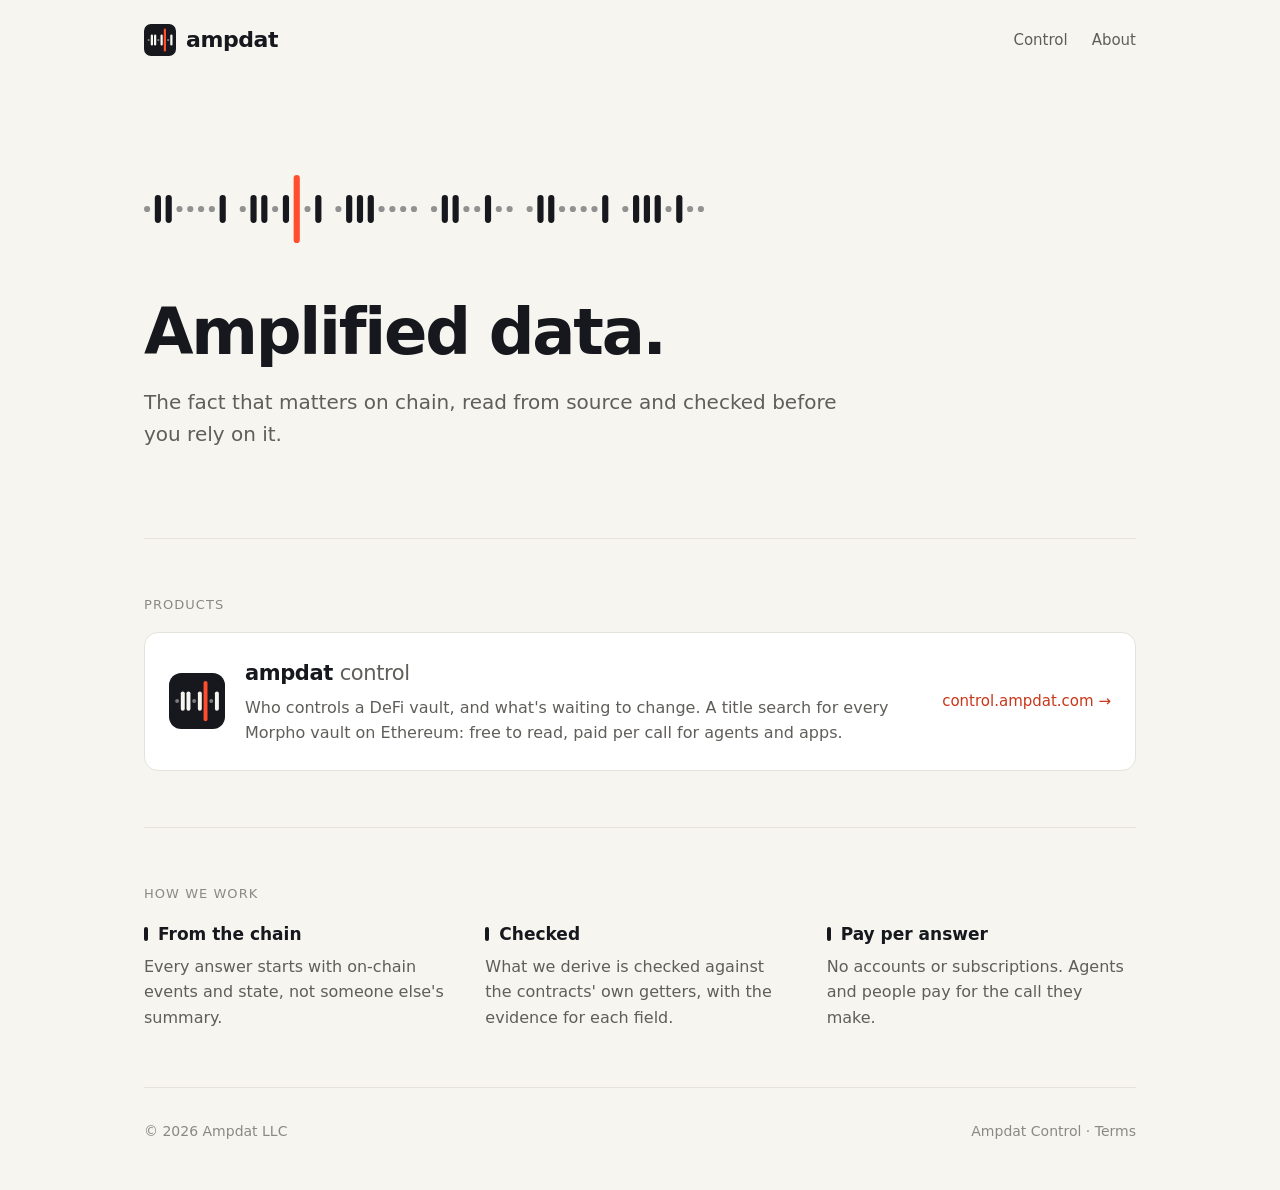
==== index.html @ 7732d68b "Publish site/www from ampdat/byte-and-tell@faf39eb" ====
<!doctype html>
<html lang="en">
<head>
<meta charset="utf-8">
<meta name="viewport" content="width=device-width, initial-scale=1">
<title>Ampdat</title>
<meta name="description" content="Ampdat builds data products that pull the one fact that matters out of everything on chain.">
<link rel="icon" type="image/svg+xml" href="icon-small.svg">
<link rel="icon" type="image/png" sizes="32x32" href="favicon-32.png">
<link rel="apple-touch-icon" href="apple-touch-icon.png">
<meta name="theme-color" content="#16181d">
<meta property="og:title" content="Ampdat">
<meta property="og:description" content="Amplified data: the one bit that matters, out of everything on chain.">
<meta property="og:image" content="https://www.ampdat.com/og-ampdat.png">
<meta name="twitter:card" content="summary_large_image">
<style>
:root { --bg:#f6f5f0; --card:#ffffff; --fg:#16181d; --muted:#5f5e5a; --faint:#8a8983; --line:#e4e2da;
  --signal:#ff4d2e; --signal-text:#c8371a; }
@media (prefers-color-scheme: dark) { :root { --bg:#16181d; --card:#1f2127; --fg:#eceae4; --muted:#b4b2a9;
  --faint:#888780; --line:#2c2e35; --signal-text:#ff6b4f; } }
* { box-sizing:border-box; }
body { margin:0; background:var(--bg); color:var(--fg); font:17px/1.6 Inter,system-ui,-apple-system,"Segoe UI",sans-serif; }
a { color:inherit; }
.wrap { max-width:1040px; margin:0 auto; padding:0 24px; }
header { display:flex; align-items:center; justify-content:space-between; padding:22px 0; }
.brand { display:flex; align-items:center; gap:10px; text-decoration:none; font-size:22px; font-weight:600; letter-spacing:-0.02em; }
.brand img { width:32px; height:32px; display:block; }
nav a { margin-left:24px; font-size:15px; color:var(--muted); text-decoration:none; }
nav a:hover { color:var(--fg); }
.hero { padding:96px 0 88px; }
.hero picture img { width:min(560px, 100%); height:auto; display:block; margin-bottom:56px; }
h1 { font-size:clamp(40px, 6vw, 64px); line-height:1.05; letter-spacing:-0.035em; font-weight:600; margin:0 0 20px; max-width:14ch; }
.lede { font-size:20px; color:var(--muted); max-width:36em; margin:0; }
h2 { font-size:13px; font-weight:500; letter-spacing:0.08em; text-transform:uppercase; color:var(--faint); margin:0 0 16px; }
section { padding:56px 0; border-top:1px solid var(--line); }
.product { display:grid; grid-template-columns:auto 1fr auto; gap:20px; align-items:center; background:var(--card);
  border:1px solid var(--line); border-radius:14px; padding:24px; text-decoration:none; transition:border-color .15s; }
.product:hover { border-color:var(--fg); }
.product img { width:56px; height:56px; display:block; }
.product h3 { margin:0 0 4px; font-size:21px; font-weight:600; letter-spacing:-0.02em; }
.product h3 span { font-weight:400; color:var(--muted); }
.product p { margin:0; color:var(--muted); font-size:16px; }
.product .go { font-size:15px; color:var(--signal-text); white-space:nowrap; }
.cols { display:grid; grid-template-columns:repeat(auto-fit, minmax(240px, 1fr)); gap:32px; }
.cols h3 { font-size:17px; font-weight:600; margin:0 0 6px; }
.cols p { margin:0; color:var(--muted); font-size:16px; }
.bit { display:inline-block; width:4px; height:14px; border-radius:2px; background:var(--fg); margin-right:10px; vertical-align:-1px; }
footer { padding:32px 0 48px; border-top:1px solid var(--line); font-size:14px; color:var(--faint); display:flex; justify-content:space-between; flex-wrap:wrap; gap:12px; }
footer a { text-decoration:none; } footer a:hover { color:var(--fg); }
@media (max-width:640px) {
  .hero { padding:56px 0; } .hero picture img { margin-bottom:36px; }
  .product { grid-template-columns:auto 1fr; align-items:start; } .product .go { grid-column:2; }
  nav a { margin-left:16px; }
}
</style>
</head>
<body>
<div class="wrap">
<header>
  <a class="brand" href="/"><img src="icon.svg" alt="">ampdat</a>
  <nav><a href="https://control.ampdat.com">Control</a><a href="#about">About</a></nav>
</header>

<div class="hero">
  <picture>
    <source srcset="signal-on-dark.svg" media="(prefers-color-scheme: dark)">
    <img src="signal-on-light.svg" alt="The word ampdat in binary, drawn as a signal with one bit amplified">
  </picture>
  <h1>Amplified data.</h1>
  <p class="lede">The fact that matters on chain, read from source and checked before you rely on it.</p>
</div>

<section>
  <h2>Products</h2>
  <a class="product" href="https://control.ampdat.com">
    <img src="icon.svg" alt="">
    <div>
      <h3>ampdat <span>control</span></h3>
      <p>Who controls a DeFi vault, and what's waiting to change. A title search for every Morpho vault on Ethereum: free to read, paid per call for agents and apps.</p>
    </div>
    <span class="go">control.ampdat.com →</span>
  </a>
</section>

<section id="about">
  <h2>How we work</h2>
  <div class="cols">
    <div><h3><span class="bit"></span>From the chain</h3><p>Every answer starts with on-chain events and state, not someone else's summary.</p></div>
    <div><h3><span class="bit"></span>Checked</h3><p>What we derive is checked against the contracts' own getters, with the evidence for each field.</p></div>
    <div><h3><span class="bit"></span>Pay per answer</h3><p>No accounts or subscriptions. Agents and people pay for the call they make.</p></div>
  </div>
</section>

<footer>
  <span>© 2026 Ampdat LLC</span>
  <span><a href="https://control.ampdat.com">Ampdat Control</a> · <a href="https://control.ampdat.com/terms">Terms</a></span>
</footer>
</div>
<!-- Cloudflare Web Analytics: cookieless, no consent banner needed -->
<script defer src="https://static.cloudflareinsights.com/beacon.min.js" data-cf-beacon='{"token": "77011455a3bb4073b446c1e287e18f59"}'></script>
</body>
</html>
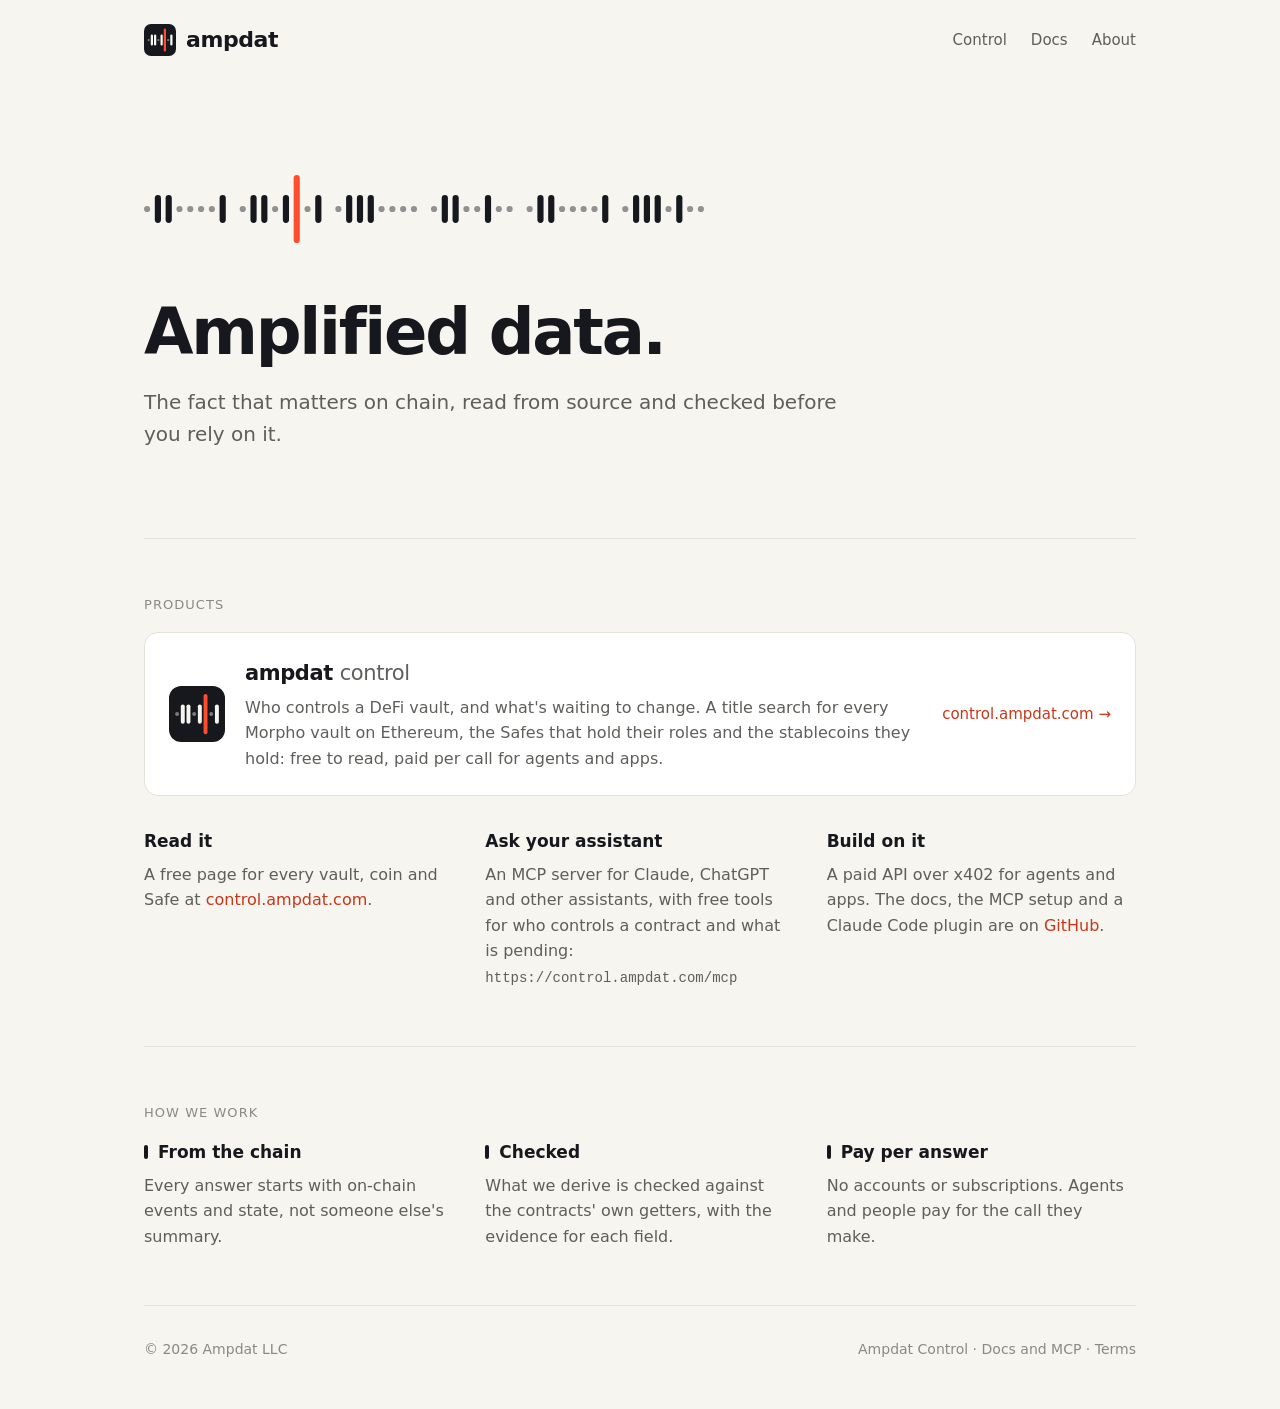
==== commit 394c99c9: "Publish site/www from ampdat/byte-and-tell@2a47362" ====
--- a/index.html
+++ b/index.html
@@ -41,6 +41,11 @@
 .product h3 span { font-weight:400; color:var(--muted); }
 .product p { margin:0; color:var(--muted); font-size:16px; }
 .product .go { font-size:15px; color:var(--signal-text); white-space:nowrap; }
+.ways { display:grid; grid-template-columns:repeat(auto-fit, minmax(240px, 1fr)); gap:32px; margin-top:32px; }
+.ways h3 { font-size:17px; font-weight:600; margin:0 0 6px; }
+.ways p { margin:0; color:var(--muted); font-size:16px; }
+.ways a { color:var(--signal-text); text-decoration:none; } .ways a:hover { text-decoration:underline; }
+.ways code { font-family:ui-monospace,SFMono-Regular,Menlo,monospace; font-size:14px; overflow-wrap:anywhere; }
 .cols { display:grid; grid-template-columns:repeat(auto-fit, minmax(240px, 1fr)); gap:32px; }
 .cols h3 { font-size:17px; font-weight:600; margin:0 0 6px; }
 .cols p { margin:0; color:var(--muted); font-size:16px; }
@@ -58,7 +63,7 @@
 <div class="wrap">
 <header>
   <a class="brand" href="/"><img src="icon.svg" alt="">ampdat</a>
-  <nav><a href="https://control.ampdat.com">Control</a><a href="#about">About</a></nav>
+  <nav><a href="https://control.ampdat.com">Control</a><a href="https://github.com/ampdat/control">Docs</a><a href="#about">About</a></nav>
 </header>
 
 <div class="hero">
@@ -76,10 +81,15 @@
     <img src="icon.svg" alt="">
     <div>
       <h3>ampdat <span>control</span></h3>
-      <p>Who controls a DeFi vault, and what's waiting to change. A title search for every Morpho vault on Ethereum: free to read, paid per call for agents and apps.</p>
+      <p>Who controls a DeFi vault, and what's waiting to change. A title search for every Morpho vault on Ethereum, the Safes that hold their roles and the stablecoins they hold: free to read, paid per call for agents and apps.</p>
     </div>
     <span class="go">control.ampdat.com →</span>
   </a>
+  <div class="ways">
+    <div><h3>Read it</h3><p>A free page for every vault, coin and Safe at <a href="https://control.ampdat.com">control.ampdat.com</a>.</p></div>
+    <div><h3>Ask your assistant</h3><p>An MCP server for Claude, ChatGPT and other assistants, with free tools for who controls a contract and what is pending: <code>https://control.ampdat.com/mcp</code></p></div>
+    <div><h3>Build on it</h3><p>A paid API over x402 for agents and apps. The docs, the MCP setup and a Claude Code plugin are on <a href="https://github.com/ampdat/control">GitHub</a>.</p></div>
+  </div>
 </section>
 
 <section id="about">
@@ -93,7 +103,7 @@
 
 <footer>
   <span>© 2026 Ampdat LLC</span>
-  <span><a href="https://control.ampdat.com">Ampdat Control</a> · <a href="https://control.ampdat.com/terms">Terms</a></span>
+  <span><a href="https://control.ampdat.com">Ampdat Control</a> · <a href="https://github.com/ampdat/control">Docs and MCP</a> · <a href="https://control.ampdat.com/terms">Terms</a></span>
 </footer>
 </div>
 <!-- Cloudflare Web Analytics: cookieless, no consent banner needed -->
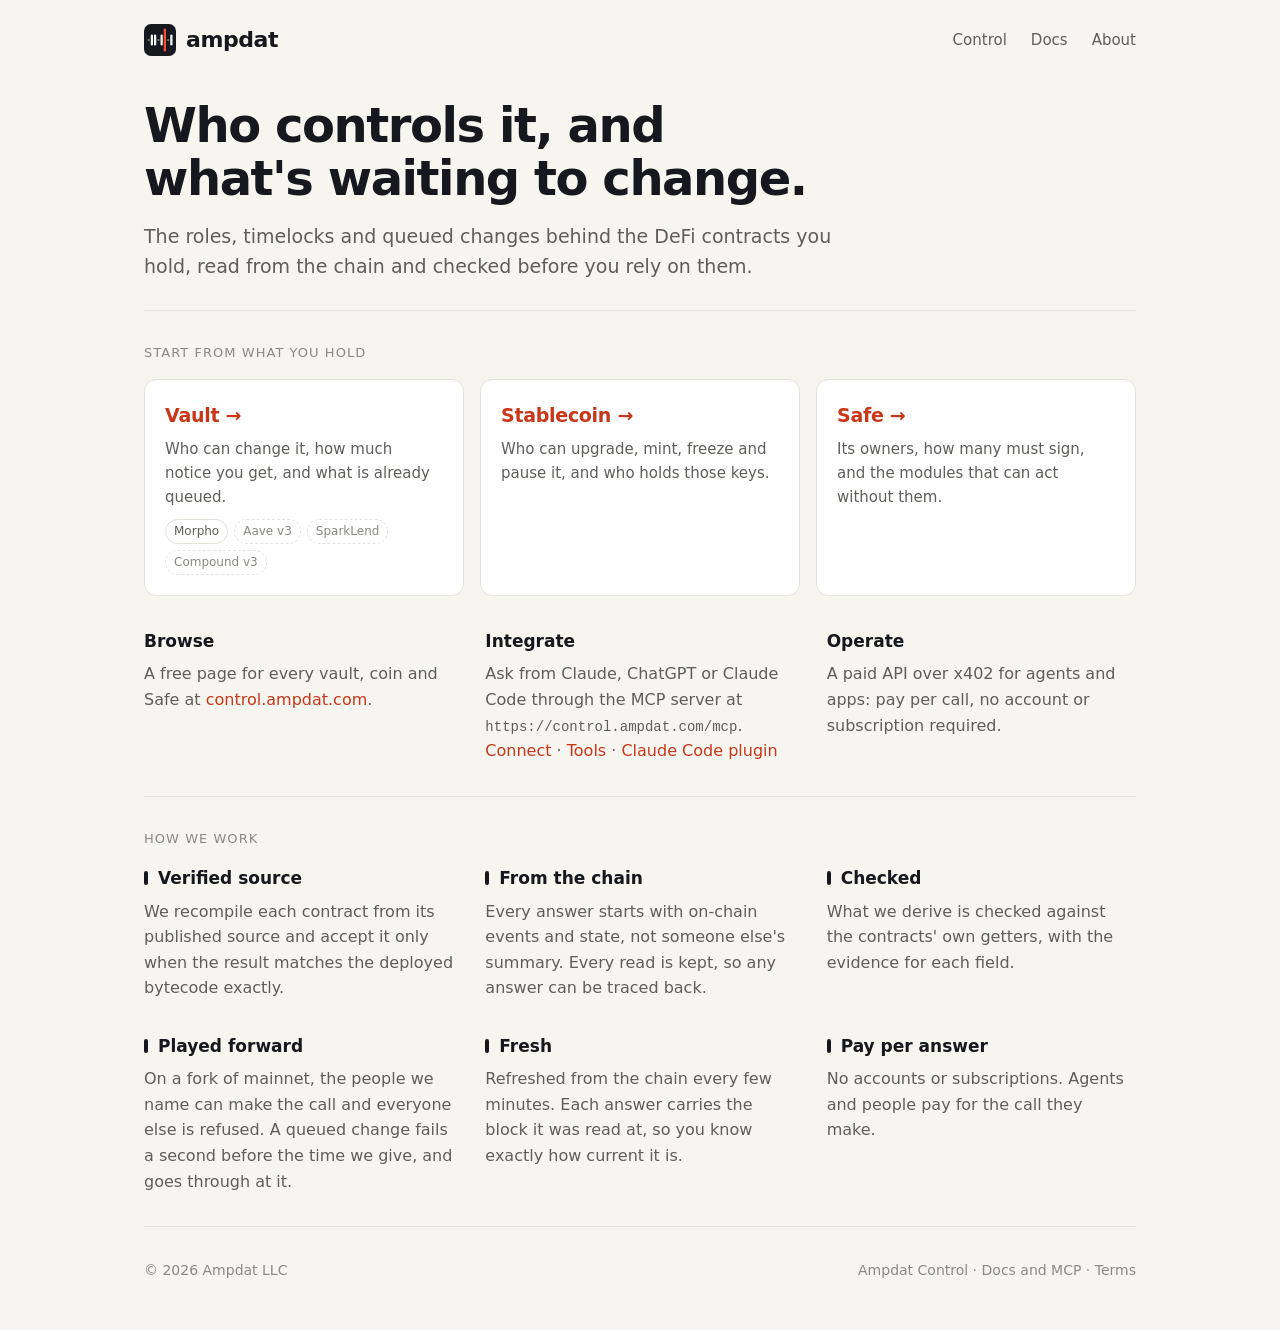
==== commit ec6c55ce: "Publish site/www from ampdat/byte-and-tell@226b285" ====
--- a/index.html
+++ b/index.html
@@ -27,20 +27,19 @@
 .brand img { width:32px; height:32px; display:block; }
 nav a { margin-left:24px; font-size:15px; color:var(--muted); text-decoration:none; }
 nav a:hover { color:var(--fg); }
-.hero { padding:96px 0 88px; }
-.hero picture img { width:min(560px, 100%); height:auto; display:block; margin-bottom:56px; }
-h1 { font-size:clamp(40px, 6vw, 64px); line-height:1.05; letter-spacing:-0.035em; font-weight:600; margin:0 0 20px; max-width:14ch; }
-.lede { font-size:20px; color:var(--muted); max-width:36em; margin:0; }
+.hero { padding:20px 0 28px; }
+h1 { font-size:clamp(32px, 4.6vw, 48px); line-height:1.1; letter-spacing:-0.03em; font-weight:600; margin:0 0 16px; max-width:20ch; }
+.lede { font-size:19px; color:var(--muted); max-width:38em; margin:0; }
 h2 { font-size:13px; font-weight:500; letter-spacing:0.08em; text-transform:uppercase; color:var(--faint); margin:0 0 16px; }
-section { padding:56px 0; border-top:1px solid var(--line); }
-.product { display:grid; grid-template-columns:auto 1fr auto; gap:20px; align-items:center; background:var(--card);
-  border:1px solid var(--line); border-radius:14px; padding:24px; text-decoration:none; transition:border-color .15s; }
-.product:hover { border-color:var(--fg); }
-.product img { width:56px; height:56px; display:block; }
-.product h3 { margin:0 0 4px; font-size:21px; font-weight:600; letter-spacing:-0.02em; }
-.product h3 span { font-weight:400; color:var(--muted); }
-.product p { margin:0; color:var(--muted); font-size:16px; }
-.product .go { font-size:15px; color:var(--signal-text); white-space:nowrap; }
+section { padding:32px 0; border-top:1px solid var(--line); }
+.starts { display:grid; grid-template-columns:repeat(3, 1fr); gap:16px; }
+.start { display:flex; flex-direction:column; gap:6px; background:var(--card); border:1px solid var(--line); border-radius:12px; padding:20px; }
+.start h3 { margin:0; font-size:19px; font-weight:600; letter-spacing:-0.015em; }
+.start h3 a { color:var(--signal-text); text-decoration:none; } .start h3 a:hover { text-decoration:underline; }
+.start p { margin:0; color:var(--muted); font-size:15px; flex:1; }
+.chips { display:flex; flex-wrap:wrap; gap:6px; margin-top:4px; }
+.chip { font-size:12px; padding:2px 8px; border-radius:99px; border:1px solid var(--line); color:var(--muted); }
+.chip.soon { border-style:dashed; color:var(--faint); }
 .ways { display:grid; grid-template-columns:repeat(auto-fit, minmax(240px, 1fr)); gap:32px; margin-top:32px; }
 .ways h3 { font-size:17px; font-weight:600; margin:0 0 6px; }
 .ways p { margin:0; color:var(--muted); font-size:16px; }
@@ -53,8 +52,7 @@
 footer { padding:32px 0 48px; border-top:1px solid var(--line); font-size:14px; color:var(--faint); display:flex; justify-content:space-between; flex-wrap:wrap; gap:12px; }
 footer a { text-decoration:none; } footer a:hover { color:var(--fg); }
 @media (max-width:640px) {
-  .hero { padding:56px 0; } .hero picture img { margin-bottom:36px; }
-  .product { grid-template-columns:auto 1fr; align-items:start; } .product .go { grid-column:2; }
+  .hero { padding:12px 0 24px; } .starts { grid-template-columns:1fr; }
   nav a { margin-left:16px; }
 }
 </style>
@@ -67,36 +65,42 @@
 </header>
 
 <div class="hero">
-  <picture>
-    <source srcset="signal-on-dark.svg" media="(prefers-color-scheme: dark)">
-    <img src="signal-on-light.svg" alt="The word ampdat in binary, drawn as a signal with one bit amplified">
-  </picture>
-  <h1>Amplified data.</h1>
-  <p class="lede">The fact that matters on chain, read from source and checked before you rely on it.</p>
+  <h1>Who controls it, and what's waiting to change.</h1>
+  <p class="lede">The roles, timelocks and queued changes behind the DeFi contracts you hold, read from the chain and checked before you rely on them.</p>
 </div>
 
 <section>
-  <h2>Products</h2>
-  <a class="product" href="https://control.ampdat.com">
-    <img src="icon.svg" alt="">
-    <div>
-      <h3>ampdat <span>control</span></h3>
-      <p>Who controls a DeFi vault, and what's waiting to change. A title search for every Morpho vault on Ethereum, the Safes that hold their roles and the stablecoins they hold: free to read, paid per call for agents and apps.</p>
+  <h2>Start from what you hold</h2>
+  <div class="starts">
+    <div class="start">
+      <h3><a href="https://control.ampdat.com/vaults">Vault →</a></h3>
+      <p>Who can change it, how much notice you get, and what is already queued.</p>
+      <div class="chips"><span class="chip">Morpho</span><span class="chip soon" title="Paper-tested, next to build">Aave v3</span><span class="chip soon" title="Paper-tested, next to build">SparkLend</span><span class="chip soon" title="Paper-tested, next to build">Compound v3</span></div>
     </div>
-    <span class="go">control.ampdat.com →</span>
-  </a>
+    <div class="start">
+      <h3><a href="https://control.ampdat.com/vaults#coins">Stablecoin →</a></h3>
+      <p>Who can upgrade, mint, freeze and pause it, and who holds those keys.</p>
+    </div>
+    <div class="start">
+      <h3><a href="https://control.ampdat.com/vaults#safes">Safe →</a></h3>
+      <p>Its owners, how many must sign, and the modules that can act without them.</p>
+    </div>
+  </div>
   <div class="ways">
-    <div><h3>Read it</h3><p>A free page for every vault, coin and Safe at <a href="https://control.ampdat.com">control.ampdat.com</a>.</p></div>
-    <div><h3>Ask your assistant</h3><p>An MCP server for Claude, ChatGPT and other assistants, with free tools for who controls a contract and what is pending: <code>https://control.ampdat.com/mcp</code></p></div>
-    <div><h3>Build on it</h3><p>A paid API over x402 for agents and apps. The docs, the MCP setup and a Claude Code plugin are on <a href="https://github.com/ampdat/control">GitHub</a>.</p></div>
+    <div><h3>Browse</h3><p>A free page for every vault, coin and Safe at <a href="https://control.ampdat.com">control.ampdat.com</a>.</p></div>
+    <div><h3>Integrate</h3><p>Ask from Claude, ChatGPT or Claude Code through the MCP server at <code>https://control.ampdat.com/mcp</code>. <a href="https://github.com/ampdat/control#connect">Connect</a> · <a href="https://github.com/ampdat/control/blob/main/docs/tools.md">Tools</a> · <a href="https://github.com/ampdat/control#the-skill">Claude Code plugin</a></p></div>
+    <div><h3>Operate</h3><p>A paid API over x402 for agents and apps: pay per call, no account or subscription required.</p></div>
   </div>
 </section>
 
 <section id="about">
   <h2>How we work</h2>
   <div class="cols">
-    <div><h3><span class="bit"></span>From the chain</h3><p>Every answer starts with on-chain events and state, not someone else's summary.</p></div>
+    <div><h3><span class="bit"></span>Verified source</h3><p>We recompile each contract from its published source and accept it only when the result matches the deployed bytecode exactly.</p></div>
+    <div><h3><span class="bit"></span>From the chain</h3><p>Every answer starts with on-chain events and state, not someone else's summary. Every read is kept, so any answer can be traced back.</p></div>
     <div><h3><span class="bit"></span>Checked</h3><p>What we derive is checked against the contracts' own getters, with the evidence for each field.</p></div>
+    <div><h3><span class="bit"></span>Played forward</h3><p>On a fork of mainnet, the people we name can make the call and everyone else is refused. A queued change fails a second before the time we give, and goes through at it.</p></div>
+    <div><h3><span class="bit"></span>Fresh</h3><p>Refreshed from the chain every few minutes. Each answer carries the block it was read at, so you know exactly how current it is.</p></div>
     <div><h3><span class="bit"></span>Pay per answer</h3><p>No accounts or subscriptions. Agents and people pay for the call they make.</p></div>
   </div>
 </section>
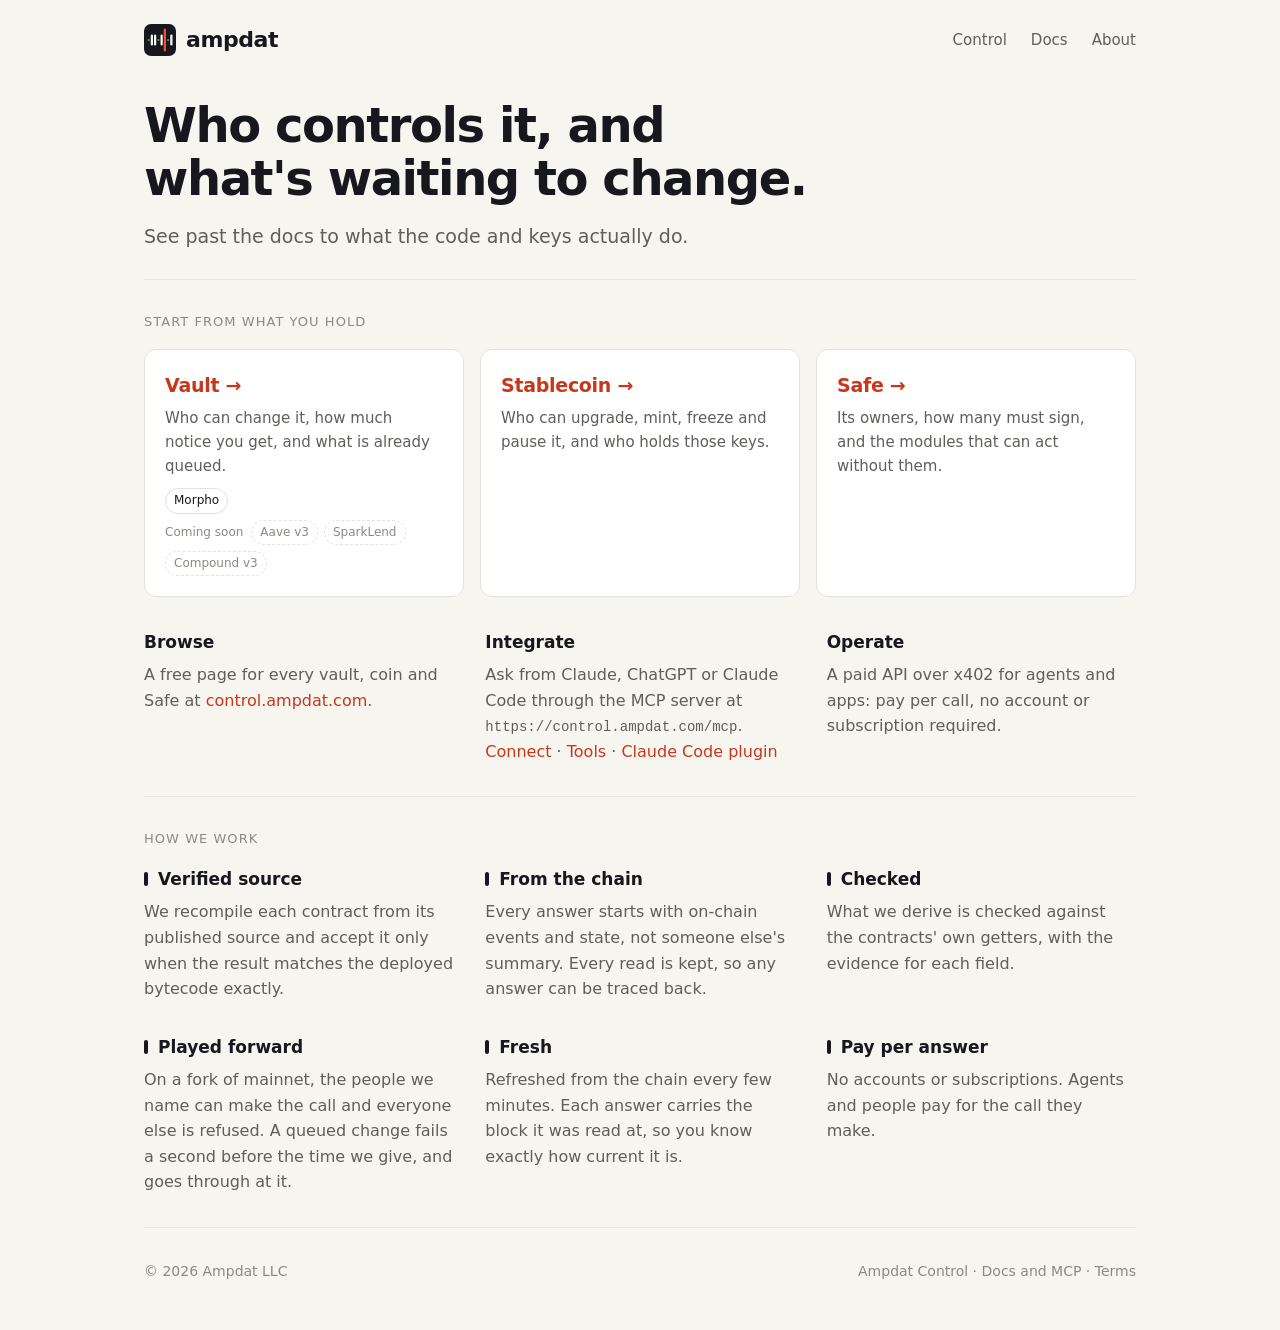
==== commit 9ec599a0: "Publish site/www from ampdat/byte-and-tell@dfcad34" ====
--- a/index.html
+++ b/index.html
@@ -4,13 +4,13 @@
 <meta charset="utf-8">
 <meta name="viewport" content="width=device-width, initial-scale=1">
 <title>Ampdat</title>
-<meta name="description" content="Ampdat builds data products that pull the one fact that matters out of everything on chain.">
+<meta name="description" content="See past the docs to what the code and keys actually do. Who controls the DeFi contracts you hold, and what is waiting to change, read from the chain and checked.">
 <link rel="icon" type="image/svg+xml" href="icon-small.svg">
 <link rel="icon" type="image/png" sizes="32x32" href="favicon-32.png">
 <link rel="apple-touch-icon" href="apple-touch-icon.png">
 <meta name="theme-color" content="#16181d">
 <meta property="og:title" content="Ampdat">
-<meta property="og:description" content="Amplified data: the one bit that matters, out of everything on chain.">
+<meta property="og:description" content="See past the docs to what the code and keys actually do.">
 <meta property="og:image" content="https://www.ampdat.com/og-ampdat.png">
 <meta name="twitter:card" content="summary_large_image">
 <style>
@@ -39,7 +39,10 @@
 .start p { margin:0; color:var(--muted); font-size:15px; flex:1; }
 .chips { display:flex; flex-wrap:wrap; gap:6px; margin-top:4px; }
 .chip { font-size:12px; padding:2px 8px; border-radius:99px; border:1px solid var(--line); color:var(--muted); }
+a.chip { color:var(--fg); text-decoration:none; } a.chip:hover { border-color:var(--fg); }
 .chip.soon { border-style:dashed; color:var(--faint); }
+.soonrow { display:flex; flex-wrap:wrap; align-items:center; gap:6px; flex-basis:100%; }
+.soonlabel { font-size:12px; color:var(--faint); margin-right:2px; }
 .ways { display:grid; grid-template-columns:repeat(auto-fit, minmax(240px, 1fr)); gap:32px; margin-top:32px; }
 .ways h3 { font-size:17px; font-weight:600; margin:0 0 6px; }
 .ways p { margin:0; color:var(--muted); font-size:16px; }
@@ -66,7 +69,7 @@
 
 <div class="hero">
   <h1>Who controls it, and what's waiting to change.</h1>
-  <p class="lede">The roles, timelocks and queued changes behind the DeFi contracts you hold, read from the chain and checked before you rely on them.</p>
+  <p class="lede">See past the docs to what the code and keys actually do.</p>
 </div>
 
 <section>
@@ -75,7 +78,7 @@
     <div class="start">
       <h3><a href="https://control.ampdat.com/vaults">Vault →</a></h3>
       <p>Who can change it, how much notice you get, and what is already queued.</p>
-      <div class="chips"><span class="chip">Morpho</span><span class="chip soon" title="Paper-tested, next to build">Aave v3</span><span class="chip soon" title="Paper-tested, next to build">SparkLend</span><span class="chip soon" title="Paper-tested, next to build">Compound v3</span></div>
+      <div class="chips"><a class="chip" href="https://control.ampdat.com/vaults">Morpho</a><span class="soonrow"><span class="soonlabel">Coming soon</span><span class="chip soon">Aave v3</span><span class="chip soon">SparkLend</span><span class="chip soon">Compound v3</span></span></div>
     </div>
     <div class="start">
       <h3><a href="https://control.ampdat.com/vaults#coins">Stablecoin →</a></h3>
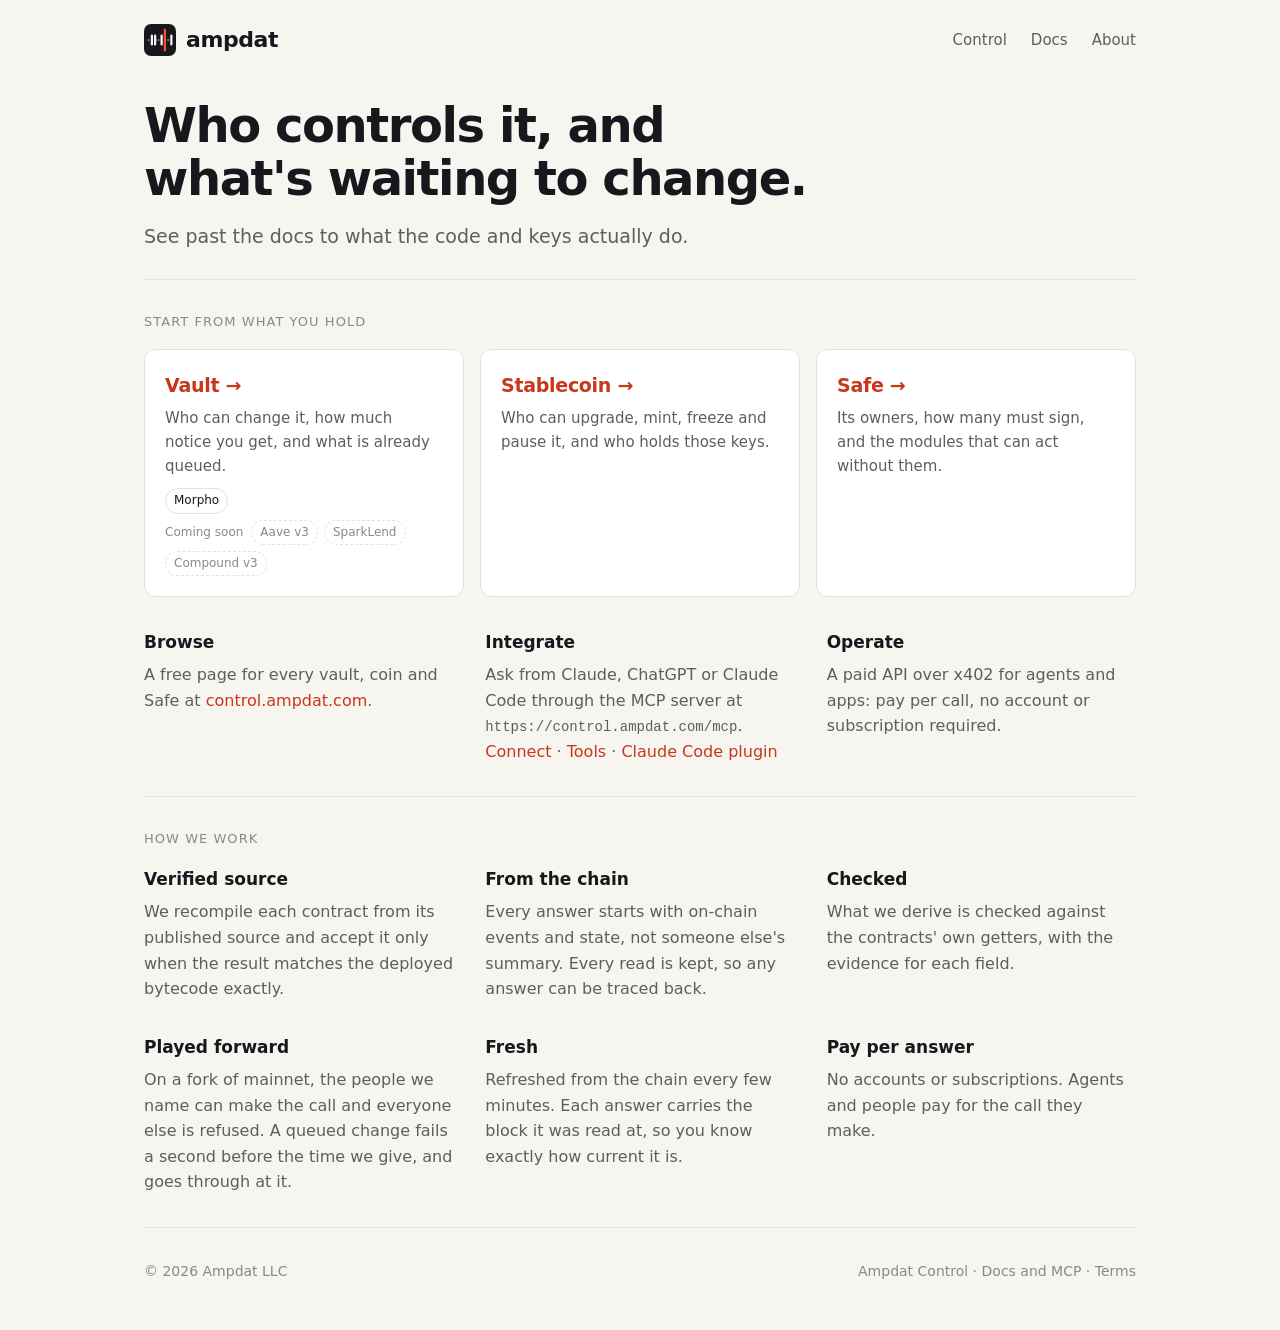
==== commit 43d4fa57: "Publish site/www from ampdat/byte-and-tell@1655447" ====
--- a/index.html
+++ b/index.html
@@ -28,7 +28,7 @@
 nav a { margin-left:24px; font-size:15px; color:var(--muted); text-decoration:none; }
 nav a:hover { color:var(--fg); }
 .hero { padding:20px 0 28px; }
-h1 { font-size:clamp(32px, 4.6vw, 48px); line-height:1.1; letter-spacing:-0.03em; font-weight:600; margin:0 0 16px; max-width:20ch; }
+h1 { font-size:clamp(30px, 4.4vw, 48px); line-height:1.1; letter-spacing:-0.03em; font-weight:600; margin:0 0 16px; text-wrap:balance; }
 .lede { font-size:19px; color:var(--muted); max-width:38em; margin:0; }
 h2 { font-size:13px; font-weight:500; letter-spacing:0.08em; text-transform:uppercase; color:var(--faint); margin:0 0 16px; }
 section { padding:32px 0; border-top:1px solid var(--line); }
@@ -51,7 +51,6 @@
 .cols { display:grid; grid-template-columns:repeat(auto-fit, minmax(240px, 1fr)); gap:32px; }
 .cols h3 { font-size:17px; font-weight:600; margin:0 0 6px; }
 .cols p { margin:0; color:var(--muted); font-size:16px; }
-.bit { display:inline-block; width:4px; height:14px; border-radius:2px; background:var(--fg); margin-right:10px; vertical-align:-1px; }
 footer { padding:32px 0 48px; border-top:1px solid var(--line); font-size:14px; color:var(--faint); display:flex; justify-content:space-between; flex-wrap:wrap; gap:12px; }
 footer a { text-decoration:none; } footer a:hover { color:var(--fg); }
 @media (max-width:640px) {
@@ -99,12 +98,12 @@
 <section id="about">
   <h2>How we work</h2>
   <div class="cols">
-    <div><h3><span class="bit"></span>Verified source</h3><p>We recompile each contract from its published source and accept it only when the result matches the deployed bytecode exactly.</p></div>
-    <div><h3><span class="bit"></span>From the chain</h3><p>Every answer starts with on-chain events and state, not someone else's summary. Every read is kept, so any answer can be traced back.</p></div>
-    <div><h3><span class="bit"></span>Checked</h3><p>What we derive is checked against the contracts' own getters, with the evidence for each field.</p></div>
-    <div><h3><span class="bit"></span>Played forward</h3><p>On a fork of mainnet, the people we name can make the call and everyone else is refused. A queued change fails a second before the time we give, and goes through at it.</p></div>
-    <div><h3><span class="bit"></span>Fresh</h3><p>Refreshed from the chain every few minutes. Each answer carries the block it was read at, so you know exactly how current it is.</p></div>
-    <div><h3><span class="bit"></span>Pay per answer</h3><p>No accounts or subscriptions. Agents and people pay for the call they make.</p></div>
+    <div><h3>Verified source</h3><p>We recompile each contract from its published source and accept it only when the result matches the deployed bytecode exactly.</p></div>
+    <div><h3>From the chain</h3><p>Every answer starts with on-chain events and state, not someone else's summary. Every read is kept, so any answer can be traced back.</p></div>
+    <div><h3>Checked</h3><p>What we derive is checked against the contracts' own getters, with the evidence for each field.</p></div>
+    <div><h3>Played forward</h3><p>On a fork of mainnet, the people we name can make the call and everyone else is refused. A queued change fails a second before the time we give, and goes through at it.</p></div>
+    <div><h3>Fresh</h3><p>Refreshed from the chain every few minutes. Each answer carries the block it was read at, so you know exactly how current it is.</p></div>
+    <div><h3>Pay per answer</h3><p>No accounts or subscriptions. Agents and people pay for the call they make.</p></div>
   </div>
 </section>
 
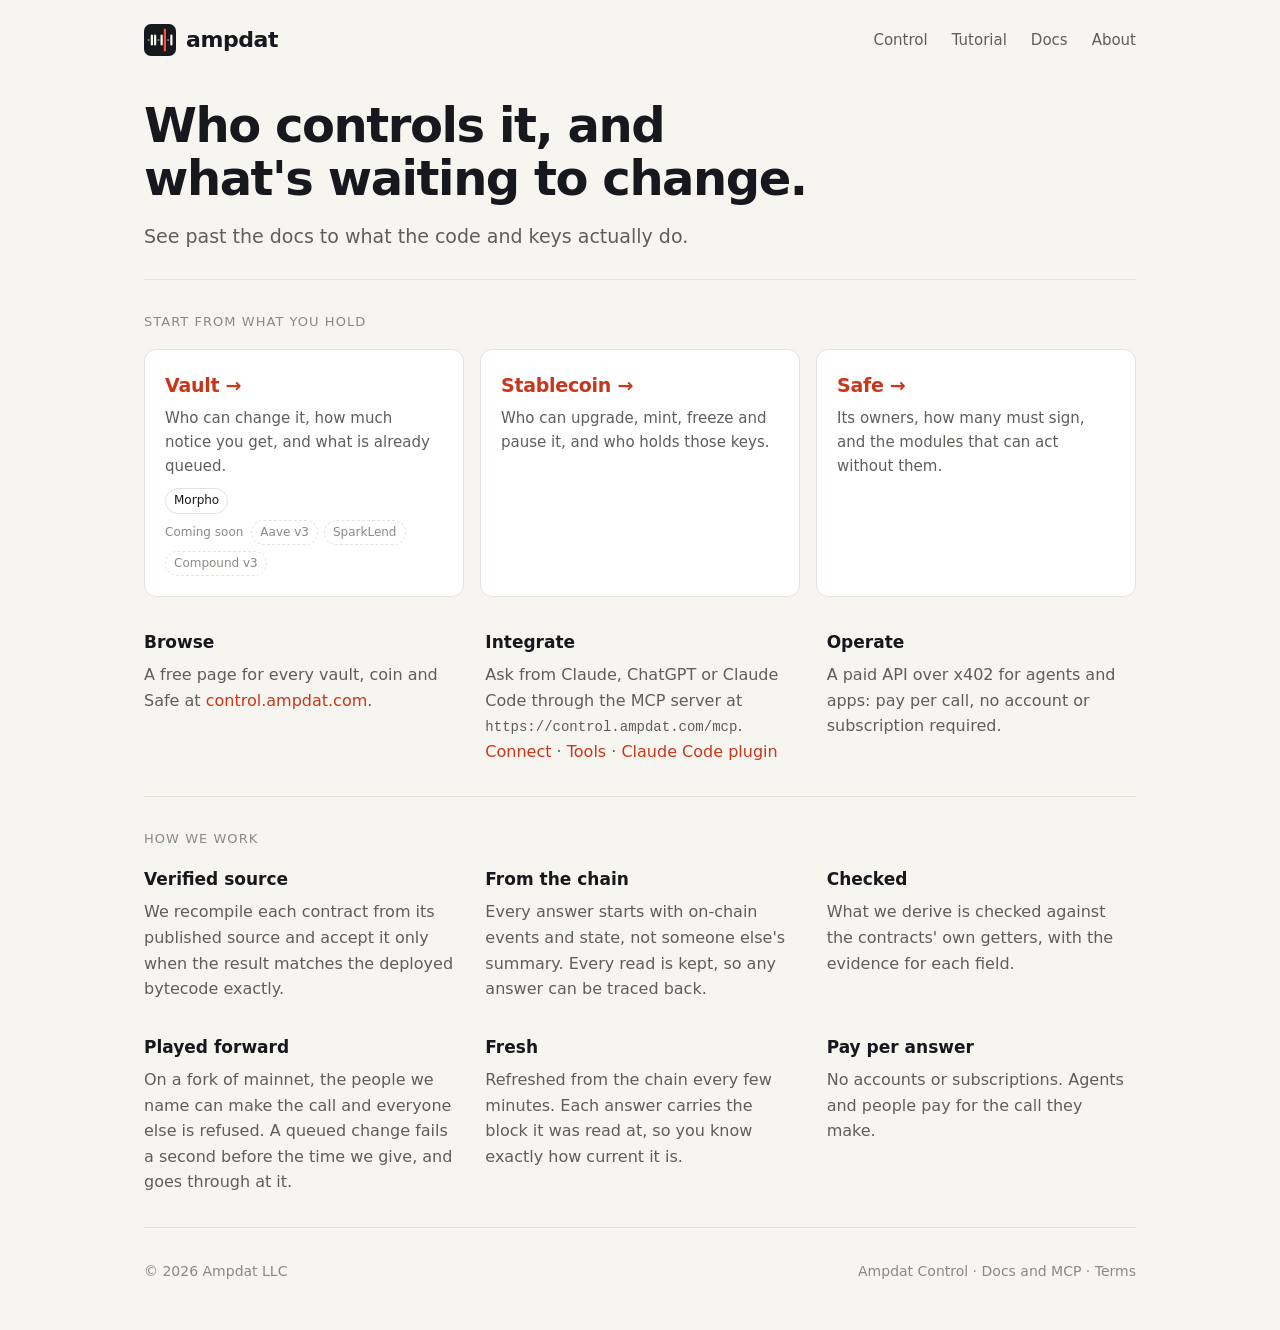
==== commit a9693d80: "Publish site/www from ampdat/byte-and-tell@3f322f5" ====
--- a/index.html
+++ b/index.html
@@ -55,7 +55,8 @@
 footer a { text-decoration:none; } footer a:hover { color:var(--fg); }
 @media (max-width:640px) {
   .hero { padding:12px 0 24px; } .starts { grid-template-columns:1fr; }
-  nav a { margin-left:16px; }
+  header { flex-wrap:wrap; row-gap:8px; } .brand { font-size:20px; } .brand img { width:28px; height:28px; }
+  nav a { margin-left:12px; font-size:14px; } nav a:first-child { margin-left:0; }
 }
 </style>
 </head>
@@ -63,7 +64,7 @@
 <div class="wrap">
 <header>
   <a class="brand" href="/"><img src="icon.svg" alt="">ampdat</a>
-  <nav><a href="https://control.ampdat.com">Control</a><a href="https://github.com/ampdat/control">Docs</a><a href="#about">About</a></nav>
+  <nav><a href="https://control.ampdat.com">Control</a><a href="tutorial.html">Tutorial</a><a href="https://github.com/ampdat/control">Docs</a><a href="#about">About</a></nav>
 </header>
 
 <div class="hero">
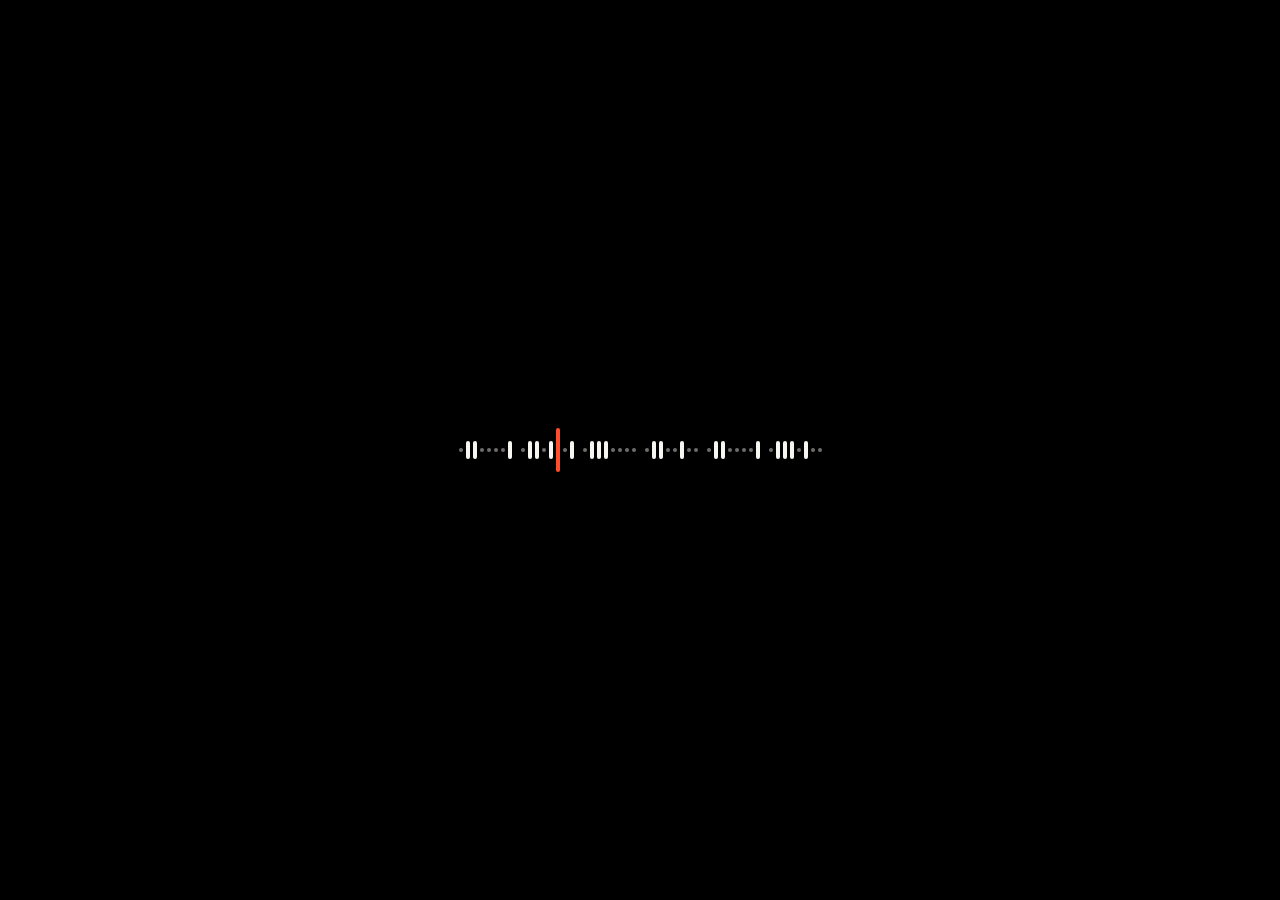
==== commit b4af83ca: "Publish site/www from ampdat/byte-and-tell@53eb34b" ====
--- a/index.html
+++ b/index.html
@@ -4,116 +4,17 @@
 <meta charset="utf-8">
 <meta name="viewport" content="width=device-width, initial-scale=1">
 <title>Ampdat</title>
-<meta name="description" content="See past the docs to what the code and keys actually do. Who controls the DeFi contracts you hold, and what is waiting to change, read from the chain and checked.">
 <link rel="icon" type="image/svg+xml" href="icon-small.svg">
 <link rel="icon" type="image/png" sizes="32x32" href="favicon-32.png">
 <link rel="apple-touch-icon" href="apple-touch-icon.png">
-<meta name="theme-color" content="#16181d">
-<meta property="og:title" content="Ampdat">
-<meta property="og:description" content="See past the docs to what the code and keys actually do.">
-<meta property="og:image" content="https://www.ampdat.com/og-ampdat.png">
-<meta name="twitter:card" content="summary_large_image">
+<meta name="theme-color" content="#000000">
 <style>
-:root { --bg:#f6f5f0; --card:#ffffff; --fg:#16181d; --muted:#5f5e5a; --faint:#8a8983; --line:#e4e2da;
-  --signal:#ff4d2e; --signal-text:#c8371a; }
-@media (prefers-color-scheme: dark) { :root { --bg:#16181d; --card:#1f2127; --fg:#eceae4; --muted:#b4b2a9;
-  --faint:#888780; --line:#2c2e35; --signal-text:#ff6b4f; } }
-* { box-sizing:border-box; }
-body { margin:0; background:var(--bg); color:var(--fg); font:17px/1.6 Inter,system-ui,-apple-system,"Segoe UI",sans-serif; }
-a { color:inherit; }
-.wrap { max-width:1040px; margin:0 auto; padding:0 24px; }
-header { display:flex; align-items:center; justify-content:space-between; padding:22px 0; }
-.brand { display:flex; align-items:center; gap:10px; text-decoration:none; font-size:22px; font-weight:600; letter-spacing:-0.02em; }
-.brand img { width:32px; height:32px; display:block; }
-nav a { margin-left:24px; font-size:15px; color:var(--muted); text-decoration:none; }
-nav a:hover { color:var(--fg); }
-.hero { padding:20px 0 28px; }
-h1 { font-size:clamp(30px, 4.4vw, 48px); line-height:1.1; letter-spacing:-0.03em; font-weight:600; margin:0 0 16px; text-wrap:balance; }
-.lede { font-size:19px; color:var(--muted); max-width:38em; margin:0; }
-h2 { font-size:13px; font-weight:500; letter-spacing:0.08em; text-transform:uppercase; color:var(--faint); margin:0 0 16px; }
-section { padding:32px 0; border-top:1px solid var(--line); }
-.starts { display:grid; grid-template-columns:repeat(3, 1fr); gap:16px; }
-.start { display:flex; flex-direction:column; gap:6px; background:var(--card); border:1px solid var(--line); border-radius:12px; padding:20px; }
-.start h3 { margin:0; font-size:19px; font-weight:600; letter-spacing:-0.015em; }
-.start h3 a { color:var(--signal-text); text-decoration:none; } .start h3 a:hover { text-decoration:underline; }
-.start p { margin:0; color:var(--muted); font-size:15px; flex:1; }
-.chips { display:flex; flex-wrap:wrap; gap:6px; margin-top:4px; }
-.chip { font-size:12px; padding:2px 8px; border-radius:99px; border:1px solid var(--line); color:var(--muted); }
-a.chip { color:var(--fg); text-decoration:none; } a.chip:hover { border-color:var(--fg); }
-.chip.soon { border-style:dashed; color:var(--faint); }
-.soonrow { display:flex; flex-wrap:wrap; align-items:center; gap:6px; flex-basis:100%; }
-.soonlabel { font-size:12px; color:var(--faint); margin-right:2px; }
-.ways { display:grid; grid-template-columns:repeat(auto-fit, minmax(240px, 1fr)); gap:32px; margin-top:32px; }
-.ways h3 { font-size:17px; font-weight:600; margin:0 0 6px; }
-.ways p { margin:0; color:var(--muted); font-size:16px; }
-.ways a { color:var(--signal-text); text-decoration:none; } .ways a:hover { text-decoration:underline; }
-.ways code { font-family:ui-monospace,SFMono-Regular,Menlo,monospace; font-size:14px; overflow-wrap:anywhere; }
-.cols { display:grid; grid-template-columns:repeat(auto-fit, minmax(240px, 1fr)); gap:32px; }
-.cols h3 { font-size:17px; font-weight:600; margin:0 0 6px; }
-.cols p { margin:0; color:var(--muted); font-size:16px; }
-footer { padding:32px 0 48px; border-top:1px solid var(--line); font-size:14px; color:var(--faint); display:flex; justify-content:space-between; flex-wrap:wrap; gap:12px; }
-footer a { text-decoration:none; } footer a:hover { color:var(--fg); }
-@media (max-width:640px) {
-  .hero { padding:12px 0 24px; } .starts { grid-template-columns:1fr; }
-  header { flex-wrap:wrap; row-gap:8px; } .brand { font-size:20px; } .brand img { width:28px; height:28px; }
-  nav a { margin-left:12px; font-size:14px; } nav a:first-child { margin-left:0; }
-}
+html, body { height:100%; margin:0; background:#000; }
+body { display:flex; align-items:center; justify-content:center; padding:0 16px; box-sizing:border-box; }
+img { width:min(363px, 80vw); height:auto; display:block; }
 </style>
 </head>
 <body>
-<div class="wrap">
-<header>
-  <a class="brand" href="/"><img src="icon.svg" alt="">ampdat</a>
-  <nav><a href="https://control.ampdat.com">Control</a><a href="tutorial.html">Tutorial</a><a href="https://github.com/ampdat/control">Docs</a><a href="#about">About</a></nav>
-</header>
-
-<div class="hero">
-  <h1>Who controls it, and what's waiting to change.</h1>
-  <p class="lede">See past the docs to what the code and keys actually do.</p>
-</div>
-
-<section>
-  <h2>Start from what you hold</h2>
-  <div class="starts">
-    <div class="start">
-      <h3><a href="https://control.ampdat.com/vaults">Vault →</a></h3>
-      <p>Who can change it, how much notice you get, and what is already queued.</p>
-      <div class="chips"><a class="chip" href="https://control.ampdat.com/vaults">Morpho</a><span class="soonrow"><span class="soonlabel">Coming soon</span><span class="chip soon">Aave v3</span><span class="chip soon">SparkLend</span><span class="chip soon">Compound v3</span></span></div>
-    </div>
-    <div class="start">
-      <h3><a href="https://control.ampdat.com/vaults#coins">Stablecoin →</a></h3>
-      <p>Who can upgrade, mint, freeze and pause it, and who holds those keys.</p>
-    </div>
-    <div class="start">
-      <h3><a href="https://control.ampdat.com/vaults#safes">Safe →</a></h3>
-      <p>Its owners, how many must sign, and the modules that can act without them.</p>
-    </div>
-  </div>
-  <div class="ways">
-    <div><h3>Browse</h3><p>A free page for every vault, coin and Safe at <a href="https://control.ampdat.com">control.ampdat.com</a>.</p></div>
-    <div><h3>Integrate</h3><p>Ask from Claude, ChatGPT or Claude Code through the MCP server at <code>https://control.ampdat.com/mcp</code>. <a href="https://github.com/ampdat/control#connect">Connect</a> · <a href="https://github.com/ampdat/control/blob/main/docs/tools.md">Tools</a> · <a href="https://github.com/ampdat/control#the-skill">Claude Code plugin</a></p></div>
-    <div><h3>Operate</h3><p>A paid API over x402 for agents and apps: pay per call, no account or subscription required.</p></div>
-  </div>
-</section>
-
-<section id="about">
-  <h2>How we work</h2>
-  <div class="cols">
-    <div><h3>Verified source</h3><p>We recompile each contract from its published source and accept it only when the result matches the deployed bytecode exactly.</p></div>
-    <div><h3>From the chain</h3><p>Every answer starts with on-chain events and state, not someone else's summary. Every read is kept, so any answer can be traced back.</p></div>
-    <div><h3>Checked</h3><p>What we derive is checked against the contracts' own getters, with the evidence for each field.</p></div>
-    <div><h3>Played forward</h3><p>On a fork of mainnet, the people we name can make the call and everyone else is refused. A queued change fails a second before the time we give, and goes through at it.</p></div>
-    <div><h3>Fresh</h3><p>Refreshed from the chain every few minutes. Each answer carries the block it was read at, so you know exactly how current it is.</p></div>
-    <div><h3>Pay per answer</h3><p>No accounts or subscriptions. Agents and people pay for the call they make.</p></div>
-  </div>
-</section>
-
-<footer>
-  <span>© 2026 Ampdat LLC</span>
-  <span><a href="https://control.ampdat.com">Ampdat Control</a> · <a href="https://github.com/ampdat/control">Docs and MCP</a> · <a href="https://control.ampdat.com/terms">Terms</a></span>
-</footer>
-</div>
-<!-- Cloudflare Web Analytics: cookieless, no consent banner needed -->
-<script defer src="https://static.cloudflareinsights.com/beacon.min.js" data-cf-beacon='{"token": "77011455a3bb4073b446c1e287e18f59"}'></script>
+<img src="signal-on-dark.svg" alt="Ampdat">
 </body>
 </html>
